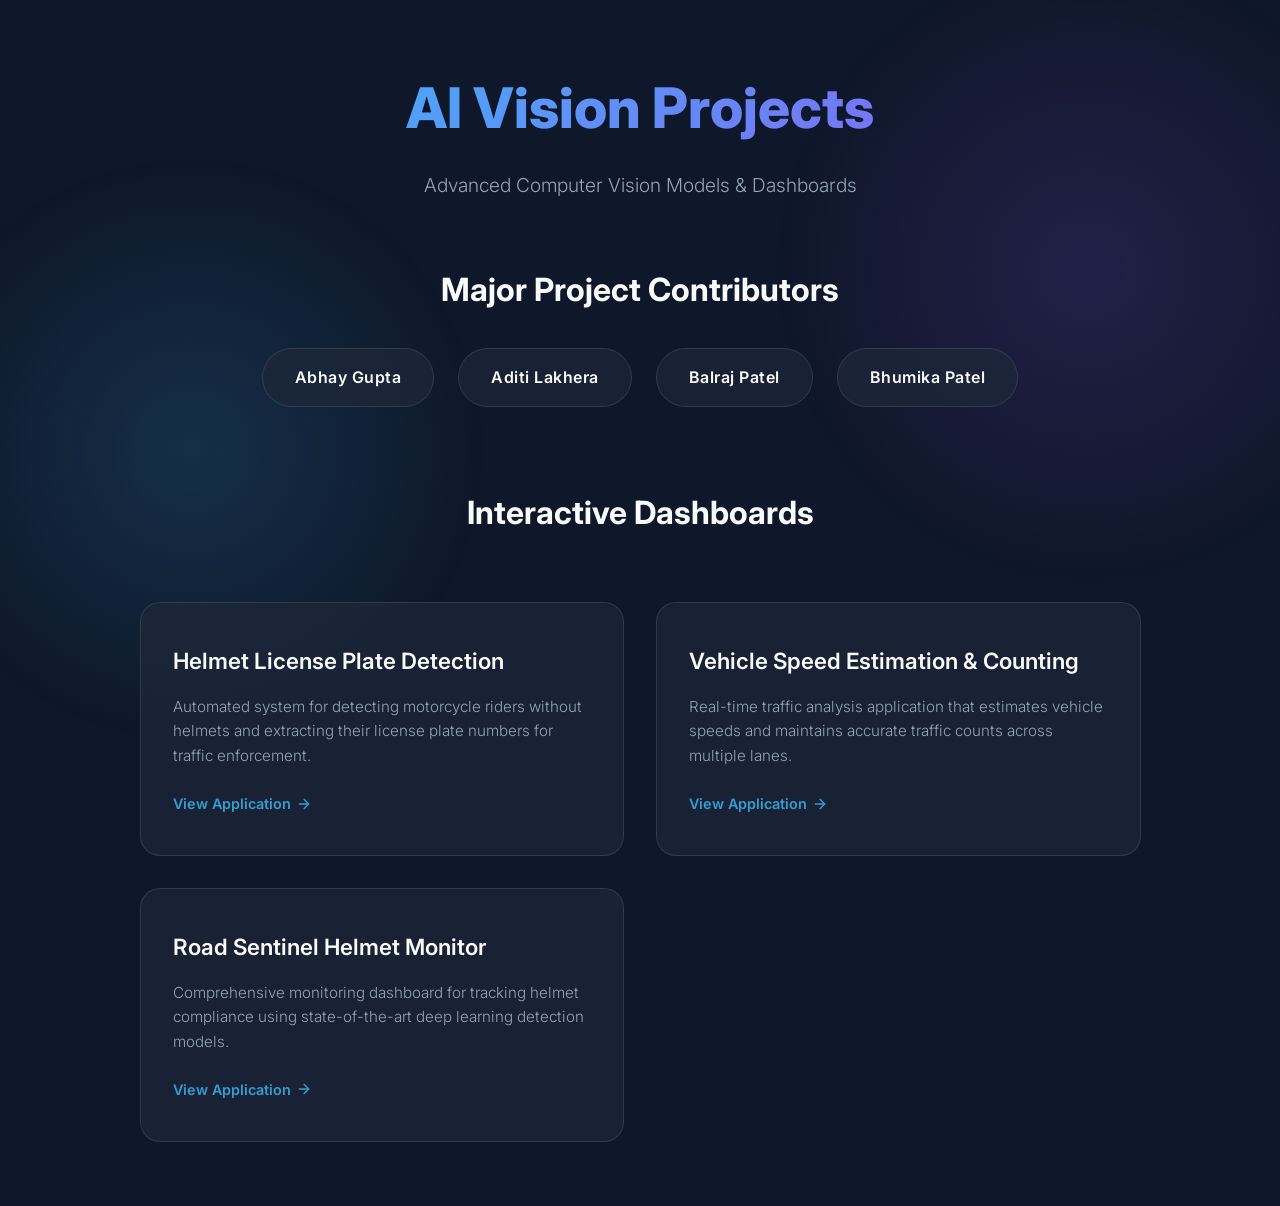
==== app/templates/index.html @ 3ad1691c "feat: Restructure project and build animated homepage" ====
<!DOCTYPE html>
<html lang="en">
<head>
    <meta charset="UTF-8">
    <meta name="viewport" content="width=device-width, initial-scale=1.0">
    <title>AI Vision Projects Portfolio</title>
    <link rel="preconnect" href="https://fonts.googleapis.com">
    <link rel="preconnect" href="https://fonts.gstatic.com" crossorigin>
    <link href="https://fonts.googleapis.com/css2?family=Inter:wght@300;400;600;800&display=swap" rel="stylesheet">
    <style>
        :root {
            --bg-color: #0f172a;
            --text-color: #f8fafc;
            --accent-color: #38bdf8;
            --accent-hover: #0ea5e9;
            --card-bg: rgba(30, 41, 59, 0.7);
            --card-border: rgba(255, 255, 255, 0.1);
        }

        * {
            box-sizing: border-box;
            margin: 0;
            padding: 0;
        }

        body {
            font-family: 'Inter', sans-serif;
            background-color: var(--bg-color);
            color: var(--text-color);
            line-height: 1.6;
            min-height: 100vh;
            display: flex;
            flex-direction: column;
            overflow-x: hidden;
            position: relative;
        }

        /* Animated Background */
        .bg-animation {
            position: fixed;
            top: 0;
            left: 0;
            width: 100vw;
            height: 100vh;
            z-index: -1;
            background: radial-gradient(circle at 15% 50%, rgba(56, 189, 248, 0.15), transparent 25%),
                        radial-gradient(circle at 85% 30%, rgba(139, 92, 246, 0.15), transparent 25%);
            animation: backgroundShift 15s ease-in-out infinite alternate;
        }

        @keyframes backgroundShift {
            0% { transform: scale(1); }
            100% { transform: scale(1.1); }
        }

        .container {
            max-width: 1200px;
            margin: 0 auto;
            padding: 4rem 2rem;
            flex-grow: 1;
        }

        header {
            text-align: center;
            margin-bottom: 4rem;
            animation: fadeInDown 1s ease-out;
        }

        h1 {
            font-size: 3.5rem;
            font-weight: 800;
            background: linear-gradient(135deg, #38bdf8, #8b5cf6);
            -webkit-background-clip: text;
            -webkit-text-fill-color: transparent;
            margin-bottom: 1rem;
        }

        .subtitle {
            font-size: 1.2rem;
            color: #94a3b8;
            font-weight: 300;
        }

        /* Team Section */
        .team-section {
            margin-bottom: 5rem;
            animation: fadeInUp 1s ease-out 0.2s both;
        }

        .section-title {
            text-align: center;
            font-size: 2rem;
            margin-bottom: 2rem;
            color: var(--text-color);
            position: relative;
            display: inline-block;
            left: 50%;
            transform: translateX(-50%);
        }

        .section-title::after {
            content: '';
            position: absolute;
            bottom: -10px;
            left: 0;
            width: 100%;
            height: 2px;
            background: var(--accent-color);
            transform: scaleX(0);
            transition: transform 0.3s ease;
        }

        .team-section:hover .section-title::after {
            transform: scaleX(1);
        }

        .team-grid {
            display: flex;
            justify-content: center;
            flex-wrap: wrap;
            gap: 1.5rem;
        }

        .team-member {
            background: var(--card-bg);
            border: 1px solid var(--card-border);
            backdrop-filter: blur(10px);
            padding: 1rem 2rem;
            border-radius: 50px;
            font-weight: 600;
            letter-spacing: 0.5px;
            transition: all 0.3s ease;
            cursor: default;
        }

        .team-member:hover {
            transform: translateY(-5px);
            border-color: var(--accent-color);
            box-shadow: 0 10px 20px rgba(56, 189, 248, 0.1);
        }

        /* Projects Section */
        .projects-section {
            animation: fadeInUp 1s ease-out 0.4s both;
        }

        .projects-grid {
            display: grid;
            grid-template-columns: repeat(auto-fit, minmax(320px, 1fr));
            gap: 2rem;
            margin-top: 2rem;
        }

        .project-card {
            display: block;
            text-decoration: none;
            color: var(--text-color);
            background: var(--card-bg);
            border: 1px solid var(--card-border);
            backdrop-filter: blur(10px);
            border-radius: 20px;
            padding: 2.5rem 2rem;
            transition: all 0.4s cubic-bezier(0.175, 0.885, 0.32, 1.275);
            position: relative;
            overflow: hidden;
            group: card;
        }

        .project-card::before {
            content: '';
            position: absolute;
            top: 0;
            left: -100%;
            width: 50%;
            height: 100%;
            background: linear-gradient(90deg, transparent, rgba(255, 255, 255, 0.05), transparent);
            transition: left 0.5s ease;
        }

        .project-card:hover {
            transform: translateY(-10px) scale(1.02);
            border-color: var(--accent-color);
            box-shadow: 0 15px 30px rgba(0, 0, 0, 0.3), 0 0 20px rgba(56, 189, 248, 0.2);
        }

        .project-card:hover::before {
            left: 200%;
        }

        .project-title {
            font-size: 1.4rem;
            font-weight: 600;
            margin-bottom: 1rem;
            transition: color 0.3s ease;
        }

        .project-card:hover .project-title {
            color: var(--accent-color);
        }

        .project-desc {
            color: #94a3b8;
            font-size: 0.95rem;
            font-weight: 300;
        }

        .project-link-indicator {
            margin-top: 1.5rem;
            display: flex;
            align-items: center;
            font-size: 0.9rem;
            color: var(--accent-color);
            font-weight: 600;
            opacity: 0.8;
            transition: opacity 0.3s ease;
        }

        .project-link-indicator svg {
            width: 16px;
            height: 16px;
            margin-left: 5px;
            transition: transform 0.3s ease;
        }

        .project-card:hover .project-link-indicator {
            opacity: 1;
        }

        .project-card:hover .project-link-indicator svg {
            transform: translateX(5px);
        }

        /* Animations */
        @keyframes fadeInDown {
            from { opacity: 0; transform: translateY(-30px); }
            to { opacity: 1; transform: translateY(0); }
        }

        @keyframes fadeInUp {
            from { opacity: 0; transform: translateY(30px); }
            to { opacity: 1; transform: translateY(0); }
        }

        @media (max-width: 768px) {
            h1 { font-size: 2.5rem; }
            .container { padding: 2rem 1rem; }
            .team-grid { gap: 1rem; }
            .team-member { padding: 0.8rem 1.5rem; font-size: 0.9rem; }
        }
    </style>
</head>
<body>
    <div class="bg-animation"></div>
    
    <div class="container">
        <header>
            <h1>AI Vision Projects</h1>
            <p class="subtitle">Advanced Computer Vision Models &amp; Dashboards</p>
        </header>

        <section class="team-section">
            <h2 class="section-title">Major Project Contributors</h2>
            <div class="team-grid">
                <div class="team-member">Abhay Gupta</div>
                <div class="team-member">Aditi Lakhera</div>
                <div class="team-member">Balraj Patel</div>
                <div class="team-member">Bhumika Patel</div>
            </div>
        </section>

        <section class="projects-section">
            <h2 class="section-title">Interactive Dashboards</h2>
            <div class="projects-grid">
                <a href="https://huggingface.co/spaces/Abs6187/Helmet-License-Plate-Detection" target="_blank" class="project-card">
                    <div class="project-title">Helmet License Plate Detection</div>
                    <div class="project-desc">Automated system for detecting motorcycle riders without helmets and extracting their license plate numbers for traffic enforcement.</div>
                    <div class="project-link-indicator">
                        View Application 
                        <svg viewBox="0 0 24 24" fill="none" stroke="currentColor" stroke-width="2" stroke-linecap="round" stroke-linejoin="round"><line x1="5" y1="12" x2="19" y2="12"></line><polyline points="12 5 19 12 12 19"></polyline></svg>
                    </div>
                </a>

                <a href="https://huggingface.co/spaces/Abs6187/Vehicle_Speed_Estimation_and_Counting" target="_blank" class="project-card">
                    <div class="project-title">Vehicle Speed Estimation &amp; Counting</div>
                    <div class="project-desc">Real-time traffic analysis application that estimates vehicle speeds and maintains accurate traffic counts across multiple lanes.</div>
                    <div class="project-link-indicator">
                        View Application 
                        <svg viewBox="0 0 24 24" fill="none" stroke="currentColor" stroke-width="2" stroke-linecap="round" stroke-linejoin="round"><line x1="5" y1="12" x2="19" y2="12"></line><polyline points="12 5 19 12 12 19"></polyline></svg>
                    </div>
                </a>

                <a href="https://huggingface.co/spaces/Abs6187/roadsentinel-helmet-monitor" target="_blank" class="project-card">
                    <div class="project-title">Road Sentinel Helmet Monitor</div>
                    <div class="project-desc">Comprehensive monitoring dashboard for tracking helmet compliance using state-of-the-art deep learning detection models.</div>
                    <div class="project-link-indicator">
                        View Application 
                        <svg viewBox="0 0 24 24" fill="none" stroke="currentColor" stroke-width="2" stroke-linecap="round" stroke-linejoin="round"><line x1="5" y1="12" x2="19" y2="12"></line><polyline points="12 5 19 12 12 19"></polyline></svg>
                    </div>
                </a>
            </div>
        </section>
    </div>
</body>
</html>
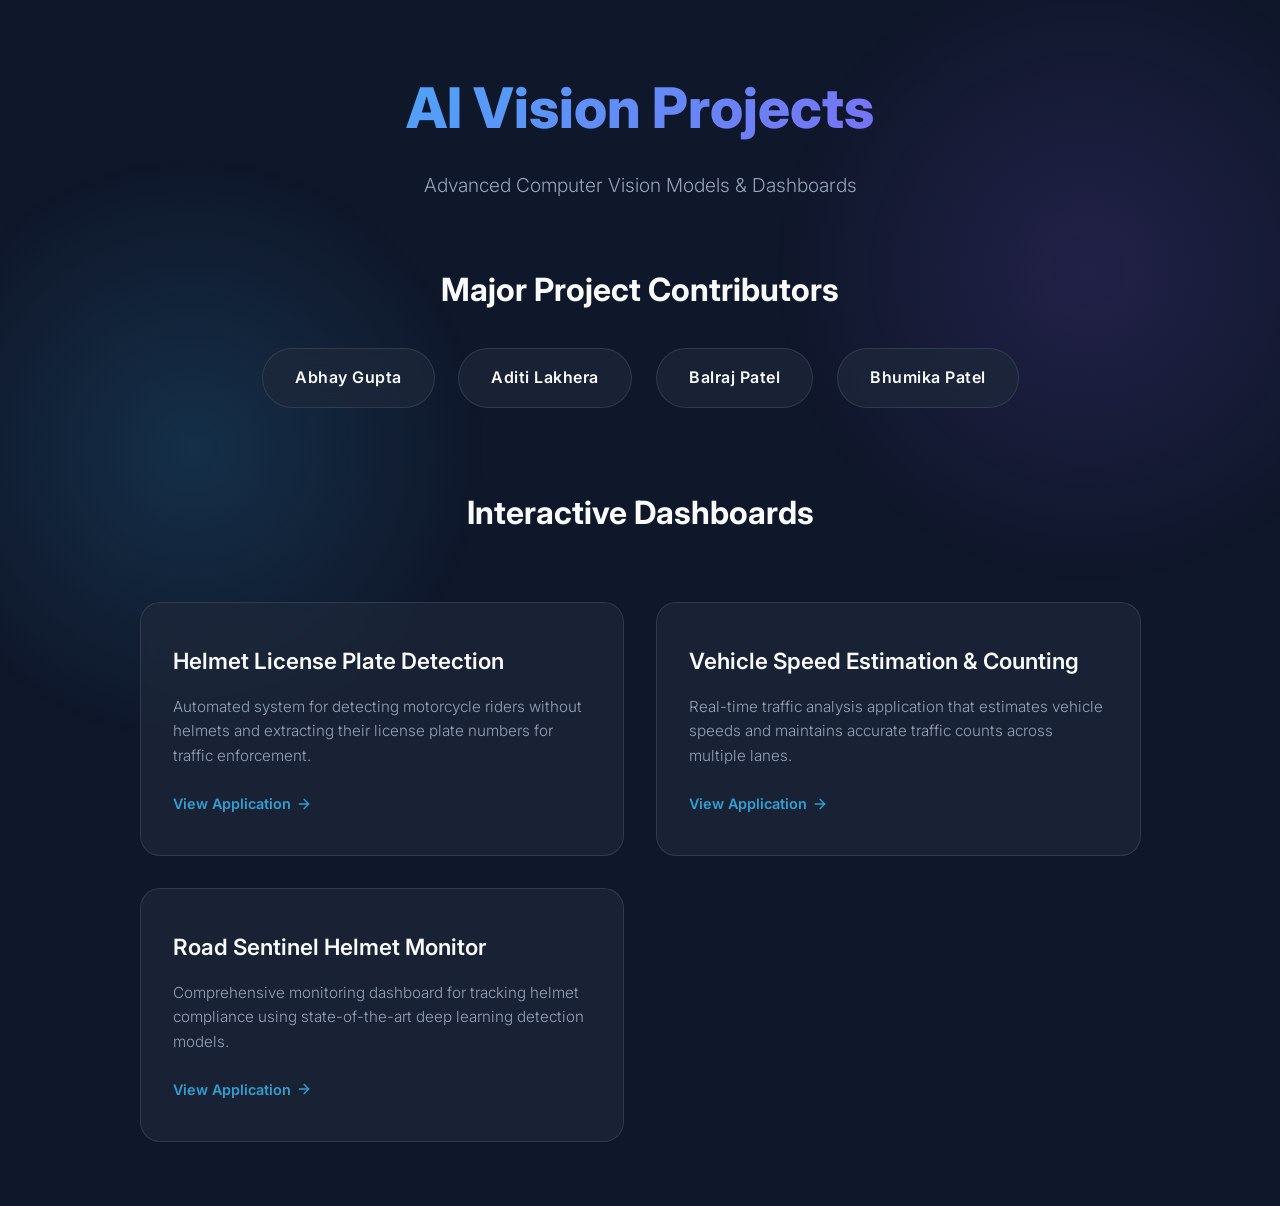
==== commit a39ec32d: "feat: enhance animations and UI interactions" ====
--- a/app/templates/index.html
+++ b/app/templates/index.html
@@ -63,28 +63,33 @@
         header {
             text-align: center;
             margin-bottom: 4rem;
-            animation: fadeInDown 1s ease-out;
         }
 
         h1 {
             font-size: 3.5rem;
             font-weight: 800;
-            background: linear-gradient(135deg, #38bdf8, #8b5cf6);
+            background: linear-gradient(135deg, #38bdf8, #8b5cf6, #38bdf8);
+            background-size: 200% auto;
             -webkit-background-clip: text;
             -webkit-text-fill-color: transparent;
             margin-bottom: 1rem;
+            animation: shine 3s linear infinite, slideDown 1s ease-out;
+        }
+        
+        @keyframes shine {
+            to { background-position: 200% center; }
         }
 
         .subtitle {
             font-size: 1.2rem;
             color: #94a3b8;
             font-weight: 300;
+            animation: fadeIn 1.5s ease-out 0.5s both;
         }
 
         /* Team Section */
         .team-section {
             margin-bottom: 5rem;
-            animation: fadeInUp 1s ease-out 0.2s both;
         }
 
         .section-title {
@@ -96,6 +101,7 @@
             display: inline-block;
             left: 50%;
             transform: translateX(-50%);
+            animation: fadeIn 1s ease-out 0.8s both;
         }
 
         .section-title::after {
@@ -110,7 +116,8 @@
             transition: transform 0.3s ease;
         }
 
-        .team-section:hover .section-title::after {
+        .team-section:hover .section-title::after,
+        .projects-section:hover .section-title::after {
             transform: scaleX(1);
         }
 
@@ -131,17 +138,25 @@
             letter-spacing: 0.5px;
             transition: all 0.3s ease;
             cursor: default;
-        }
+            opacity: 0;
+            animation: popIn 0.6s cubic-bezier(0.175, 0.885, 0.32, 1.275) forwards;
+        }
+        
+        .team-member:nth-child(1) { animation-delay: 1.0s; }
+        .team-member:nth-child(2) { animation-delay: 1.2s; }
+        .team-member:nth-child(3) { animation-delay: 1.4s; }
+        .team-member:nth-child(4) { animation-delay: 1.6s; }
 
         .team-member:hover {
-            transform: translateY(-5px);
+            transform: translateY(-5px) scale(1.05);
             border-color: var(--accent-color);
-            box-shadow: 0 10px 20px rgba(56, 189, 248, 0.1);
+            box-shadow: 0 10px 25px rgba(56, 189, 248, 0.3);
+            color: var(--accent-color);
         }
 
         /* Projects Section */
         .projects-section {
-            animation: fadeInUp 1s ease-out 0.4s both;
+            margin-top: 2rem;
         }
 
         .projects-grid {
@@ -163,8 +178,17 @@
             transition: all 0.4s cubic-bezier(0.175, 0.885, 0.32, 1.275);
             position: relative;
             overflow: hidden;
-            group: card;
-        }
+            opacity: 0;
+            animation: slideUpFade 0.8s cubic-bezier(0.175, 0.885, 0.32, 1.275) forwards;
+        }
+        
+        .project-card .card-content {
+            transition: transform 0.3s ease;
+        }
+        
+        .project-card:nth-child(1) { animation-delay: 1.8s; }
+        .project-card:nth-child(2) { animation-delay: 2.0s; }
+        .project-card:nth-child(3) { animation-delay: 2.2s; }
 
         .project-card::before {
             content: '';
@@ -173,35 +197,49 @@
             left: -100%;
             width: 50%;
             height: 100%;
-            background: linear-gradient(90deg, transparent, rgba(255, 255, 255, 0.05), transparent);
-            transition: left 0.5s ease;
+            background: linear-gradient(90deg, transparent, rgba(255, 255, 255, 0.1), transparent);
+            transition: left 0.7s ease;
+            z-index: 1;
         }
 
         .project-card:hover {
-            transform: translateY(-10px) scale(1.02);
+            transform: translateY(-15px) scale(1.03);
             border-color: var(--accent-color);
-            box-shadow: 0 15px 30px rgba(0, 0, 0, 0.3), 0 0 20px rgba(56, 189, 248, 0.2);
+            box-shadow: 0 20px 40px rgba(0, 0, 0, 0.4), 0 0 25px rgba(56, 189, 248, 0.3);
+            animation: pulseGlow 2s infinite alternate;
+            animation-delay: 0.4s; /* allow transform transition to finish first */
         }
 
         .project-card:hover::before {
             left: 200%;
+            transition: left 0.7s ease;
+        }
+
+        @keyframes pulseGlow {
+            0% { box-shadow: 0 20px 40px rgba(0, 0, 0, 0.4), 0 0 20px rgba(56, 189, 248, 0.2); }
+            100% { box-shadow: 0 20px 40px rgba(0, 0, 0, 0.4), 0 0 35px rgba(56, 189, 248, 0.5); }
         }
 
         .project-title {
             font-size: 1.4rem;
             font-weight: 600;
             margin-bottom: 1rem;
-            transition: color 0.3s ease;
+            transition: color 0.3s ease, transform 0.3s ease;
+            position: relative;
+            z-index: 2;
         }
 
         .project-card:hover .project-title {
             color: var(--accent-color);
+            transform: translateX(5px);
         }
 
         .project-desc {
             color: #94a3b8;
             font-size: 0.95rem;
             font-weight: 300;
+            position: relative;
+            z-index: 2;
         }
 
         .project-link-indicator {
@@ -213,6 +251,8 @@
             font-weight: 600;
             opacity: 0.8;
             transition: opacity 0.3s ease;
+            position: relative;
+            z-index: 2;
         }
 
         .project-link-indicator svg {
@@ -227,17 +267,27 @@
         }
 
         .project-card:hover .project-link-indicator svg {
-            transform: translateX(5px);
-        }
-
-        /* Animations */
-        @keyframes fadeInDown {
-            from { opacity: 0; transform: translateY(-30px); }
+            transform: translateX(8px);
+        }
+
+        /* Entry Animations */
+        @keyframes slideDown {
+            from { opacity: 0; transform: translateY(-40px); }
             to { opacity: 1; transform: translateY(0); }
         }
 
-        @keyframes fadeInUp {
-            from { opacity: 0; transform: translateY(30px); }
+        @keyframes fadeIn {
+            from { opacity: 0; }
+            to { opacity: 1; }
+        }
+
+        @keyframes popIn {
+            from { opacity: 0; transform: scale(0.8) translateY(20px); }
+            to { opacity: 1; transform: scale(1) translateY(0); }
+        }
+
+        @keyframes slideUpFade {
+            from { opacity: 0; transform: translateY(50px); }
             to { opacity: 1; transform: translateY(0); }
         }
 
@@ -272,29 +322,35 @@
             <h2 class="section-title">Interactive Dashboards</h2>
             <div class="projects-grid">
                 <a href="https://huggingface.co/spaces/Abs6187/Helmet-License-Plate-Detection" target="_blank" class="project-card">
-                    <div class="project-title">Helmet License Plate Detection</div>
-                    <div class="project-desc">Automated system for detecting motorcycle riders without helmets and extracting their license plate numbers for traffic enforcement.</div>
-                    <div class="project-link-indicator">
-                        View Application 
-                        <svg viewBox="0 0 24 24" fill="none" stroke="currentColor" stroke-width="2" stroke-linecap="round" stroke-linejoin="round"><line x1="5" y1="12" x2="19" y2="12"></line><polyline points="12 5 19 12 12 19"></polyline></svg>
+                    <div class="card-content">
+                        <div class="project-title">Helmet License Plate Detection</div>
+                        <div class="project-desc">Automated system for detecting motorcycle riders without helmets and extracting their license plate numbers for traffic enforcement.</div>
+                        <div class="project-link-indicator">
+                            View Application 
+                            <svg viewBox="0 0 24 24" fill="none" stroke="currentColor" stroke-width="2" stroke-linecap="round" stroke-linejoin="round"><line x1="5" y1="12" x2="19" y2="12"></line><polyline points="12 5 19 12 12 19"></polyline></svg>
+                        </div>
                     </div>
                 </a>
 
                 <a href="https://huggingface.co/spaces/Abs6187/Vehicle_Speed_Estimation_and_Counting" target="_blank" class="project-card">
-                    <div class="project-title">Vehicle Speed Estimation &amp; Counting</div>
-                    <div class="project-desc">Real-time traffic analysis application that estimates vehicle speeds and maintains accurate traffic counts across multiple lanes.</div>
-                    <div class="project-link-indicator">
-                        View Application 
-                        <svg viewBox="0 0 24 24" fill="none" stroke="currentColor" stroke-width="2" stroke-linecap="round" stroke-linejoin="round"><line x1="5" y1="12" x2="19" y2="12"></line><polyline points="12 5 19 12 12 19"></polyline></svg>
+                    <div class="card-content">
+                        <div class="project-title">Vehicle Speed Estimation &amp; Counting</div>
+                        <div class="project-desc">Real-time traffic analysis application that estimates vehicle speeds and maintains accurate traffic counts across multiple lanes.</div>
+                        <div class="project-link-indicator">
+                            View Application 
+                            <svg viewBox="0 0 24 24" fill="none" stroke="currentColor" stroke-width="2" stroke-linecap="round" stroke-linejoin="round"><line x1="5" y1="12" x2="19" y2="12"></line><polyline points="12 5 19 12 12 19"></polyline></svg>
+                        </div>
                     </div>
                 </a>
 
                 <a href="https://huggingface.co/spaces/Abs6187/roadsentinel-helmet-monitor" target="_blank" class="project-card">
-                    <div class="project-title">Road Sentinel Helmet Monitor</div>
-                    <div class="project-desc">Comprehensive monitoring dashboard for tracking helmet compliance using state-of-the-art deep learning detection models.</div>
-                    <div class="project-link-indicator">
-                        View Application 
-                        <svg viewBox="0 0 24 24" fill="none" stroke="currentColor" stroke-width="2" stroke-linecap="round" stroke-linejoin="round"><line x1="5" y1="12" x2="19" y2="12"></line><polyline points="12 5 19 12 12 19"></polyline></svg>
+                    <div class="card-content">
+                        <div class="project-title">Road Sentinel Helmet Monitor</div>
+                        <div class="project-desc">Comprehensive monitoring dashboard for tracking helmet compliance using state-of-the-art deep learning detection models.</div>
+                        <div class="project-link-indicator">
+                            View Application 
+                            <svg viewBox="0 0 24 24" fill="none" stroke="currentColor" stroke-width="2" stroke-linecap="round" stroke-linejoin="round"><line x1="5" y1="12" x2="19" y2="12"></line><polyline points="12 5 19 12 12 19"></polyline></svg>
+                        </div>
                     </div>
                 </a>
             </div>
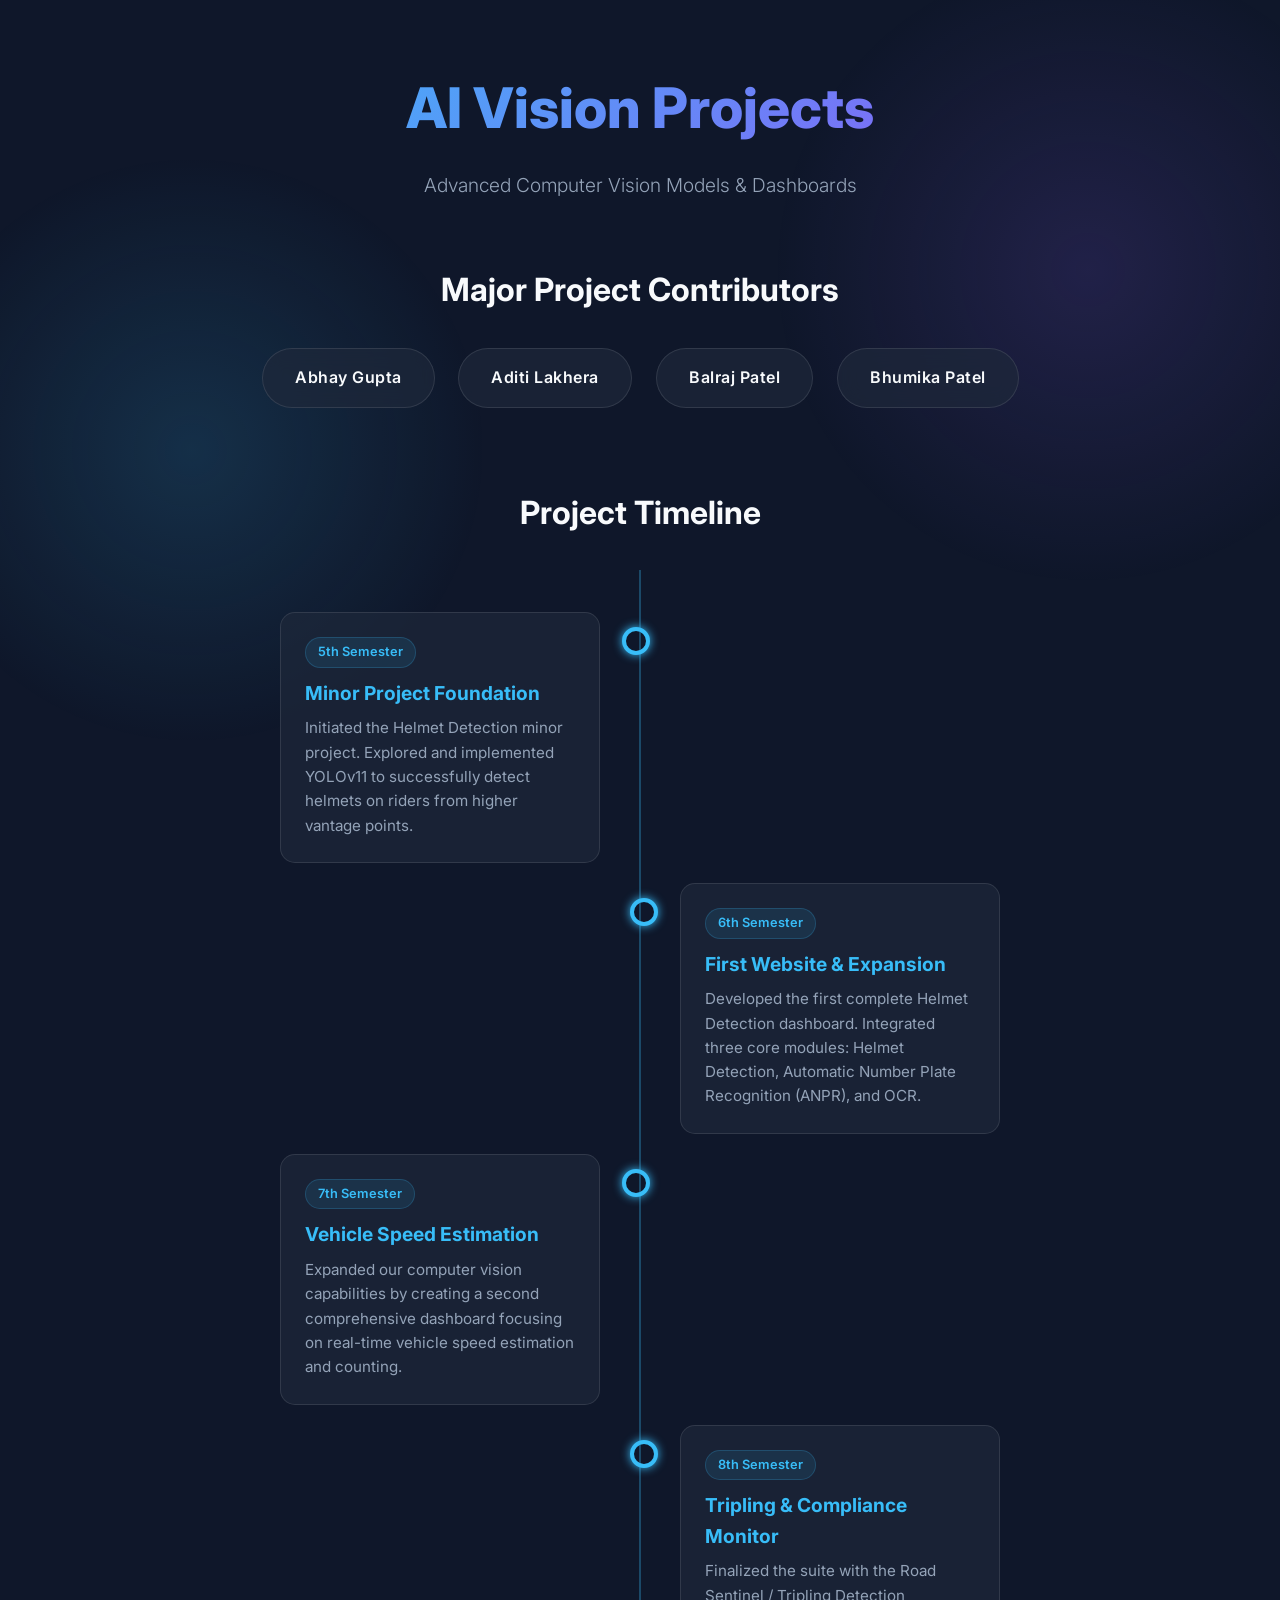
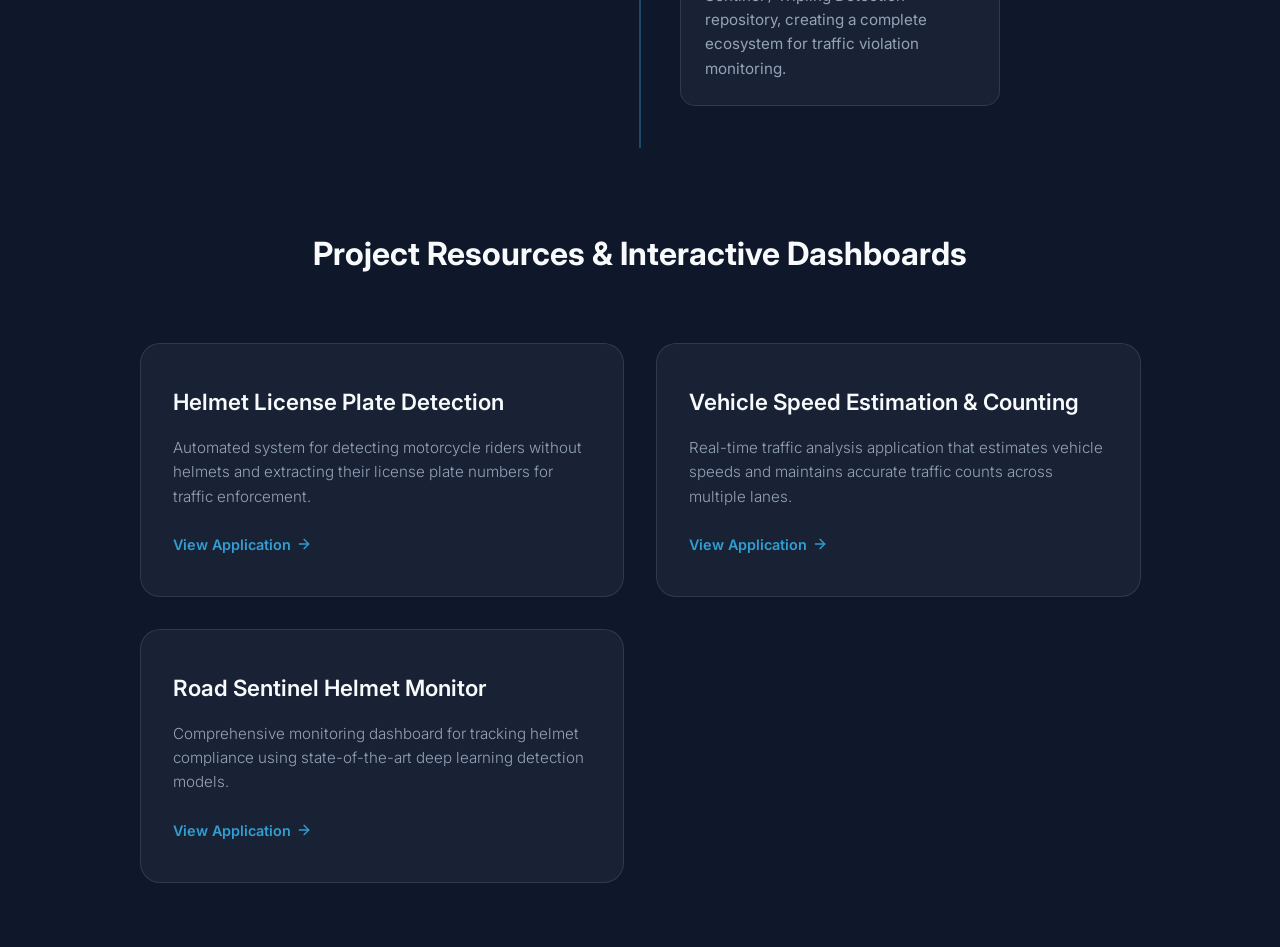
==== commit 7b2948dd: "feat: Add project evolution timeline from 5th to 8th semester" ====
--- a/app/templates/index.html
+++ b/app/templates/index.html
@@ -87,11 +87,7 @@
             animation: fadeIn 1.5s ease-out 0.5s both;
         }
 
-        /* Team Section */
-        .team-section {
-            margin-bottom: 5rem;
-        }
-
+        /* Section Global */
         .section-title {
             text-align: center;
             font-size: 2rem;
@@ -116,9 +112,13 @@
             transition: transform 0.3s ease;
         }
 
-        .team-section:hover .section-title::after,
-        .projects-section:hover .section-title::after {
+        section:hover .section-title::after {
             transform: scaleX(1);
+        }
+
+        /* Team Section */
+        .team-section {
+            margin-bottom: 5rem;
         }
 
         .team-grid {
@@ -154,6 +154,109 @@
             color: var(--accent-color);
         }
 
+        /* Timeline Section */
+        .timeline-section {
+            margin-bottom: 5rem;
+        }
+
+        .timeline {
+            position: relative;
+            max-width: 800px;
+            margin: 0 auto;
+            padding: 2rem 0;
+        }
+
+        .timeline::after {
+            content: '';
+            position: absolute;
+            width: 2px;
+            background: rgba(56, 189, 248, 0.3);
+            top: 0;
+            bottom: 0;
+            left: 50%;
+            margin-left: -1px;
+        }
+
+        .timeline-item {
+            padding: 10px 40px;
+            position: relative;
+            background-color: inherit;
+            width: 50%;
+            opacity: 0;
+            animation: slideUpFade 0.8s cubic-bezier(0.175, 0.885, 0.32, 1.275) forwards;
+        }
+        
+        .timeline-item:nth-child(1) { animation-delay: 1.2s; }
+        .timeline-item:nth-child(2) { animation-delay: 1.4s; }
+        .timeline-item:nth-child(3) { animation-delay: 1.6s; }
+        .timeline-item:nth-child(4) { animation-delay: 1.8s; }
+
+        .timeline-item.left { left: 0; }
+        .timeline-item.right { left: 50%; }
+
+        .timeline-item::after {
+            content: '';
+            position: absolute;
+            width: 20px;
+            height: 20px;
+            right: -10px;
+            background-color: var(--bg-color);
+            border: 4px solid var(--accent-color);
+            top: 25px;
+            border-radius: 50%;
+            z-index: 1;
+            box-shadow: 0 0 10px var(--accent-color);
+            transition: all 0.3s ease;
+        }
+
+        .timeline-item.right::after {
+            left: -10px;
+        }
+        
+        .timeline-item:hover::after {
+            background-color: var(--accent-color);
+            box-shadow: 0 0 20px var(--accent-color);
+            transform: scale(1.2);
+        }
+
+        .timeline-content {
+            padding: 1.5rem;
+            background: var(--card-bg);
+            border: 1px solid var(--card-border);
+            border-radius: 15px;
+            backdrop-filter: blur(10px);
+            transition: all 0.3s ease;
+        }
+        
+        .timeline-item:hover .timeline-content {
+            transform: translateY(-5px);
+            border-color: var(--accent-color);
+            box-shadow: 0 10px 25px rgba(56, 189, 248, 0.2);
+        }
+
+        .timeline-content h3 {
+            color: var(--accent-color);
+            margin-bottom: 0.5rem;
+            font-size: 1.2rem;
+        }
+        
+        .timeline-content .semester {
+            display: inline-block;
+            padding: 4px 12px;
+            background: rgba(56, 189, 248, 0.1);
+            color: var(--accent-color);
+            border-radius: 20px;
+            font-size: 0.8rem;
+            font-weight: 600;
+            margin-bottom: 10px;
+            border: 1px solid rgba(56, 189, 248, 0.2);
+        }
+        
+        .timeline-content p {
+            color: #94a3b8;
+            font-size: 0.95rem;
+        }
+
         /* Projects Section */
         .projects-section {
             margin-top: 2rem;
@@ -186,9 +289,9 @@
             transition: transform 0.3s ease;
         }
         
-        .project-card:nth-child(1) { animation-delay: 1.8s; }
-        .project-card:nth-child(2) { animation-delay: 2.0s; }
-        .project-card:nth-child(3) { animation-delay: 2.2s; }
+        .project-card:nth-child(1) { animation-delay: 2.0s; }
+        .project-card:nth-child(2) { animation-delay: 2.2s; }
+        .project-card:nth-child(3) { animation-delay: 2.4s; }
 
         .project-card::before {
             content: '';
@@ -296,6 +399,11 @@
             .container { padding: 2rem 1rem; }
             .team-grid { gap: 1rem; }
             .team-member { padding: 0.8rem 1.5rem; font-size: 0.9rem; }
+            
+            .timeline::after { left: 31px; }
+            .timeline-item { width: 100%; padding-left: 70px; padding-right: 25px; }
+            .timeline-item.left::after, .timeline-item.right::after { left: 21px; }
+            .timeline-item.right { left: 0%; }
         }
     </style>
 </head>
@@ -318,8 +426,42 @@
             </div>
         </section>
 
+        <section class="timeline-section">
+            <h2 class="section-title">Project Timeline</h2>
+            <div class="timeline">
+                <div class="timeline-item left">
+                    <div class="timeline-content">
+                        <span class="semester">5th Semester</span>
+                        <h3>Minor Project Foundation</h3>
+                        <p>Initiated the Helmet Detection minor project. Explored and implemented YOLOv11 to successfully detect helmets on riders from higher vantage points.</p>
+                    </div>
+                </div>
+                <div class="timeline-item right">
+                    <div class="timeline-content">
+                        <span class="semester">6th Semester</span>
+                        <h3>First Website & Expansion</h3>
+                        <p>Developed the first complete Helmet Detection dashboard. Integrated three core modules: Helmet Detection, Automatic Number Plate Recognition (ANPR), and OCR.</p>
+                    </div>
+                </div>
+                <div class="timeline-item left">
+                    <div class="timeline-content">
+                        <span class="semester">7th Semester</span>
+                        <h3>Vehicle Speed Estimation</h3>
+                        <p>Expanded our computer vision capabilities by creating a second comprehensive dashboard focusing on real-time vehicle speed estimation and counting.</p>
+                    </div>
+                </div>
+                <div class="timeline-item right">
+                    <div class="timeline-content">
+                        <span class="semester">8th Semester</span>
+                        <h3>Tripling & Compliance Monitor</h3>
+                        <p>Finalized the suite with the Road Sentinel / Tripling Detection repository, creating a complete ecosystem for traffic violation monitoring.</p>
+                    </div>
+                </div>
+            </div>
+        </section>
+
         <section class="projects-section">
-            <h2 class="section-title">Interactive Dashboards</h2>
+            <h2 class="section-title">Project Resources & Interactive Dashboards</h2>
             <div class="projects-grid">
                 <a href="https://huggingface.co/spaces/Abs6187/Helmet-License-Plate-Detection" target="_blank" class="project-card">
                     <div class="card-content">
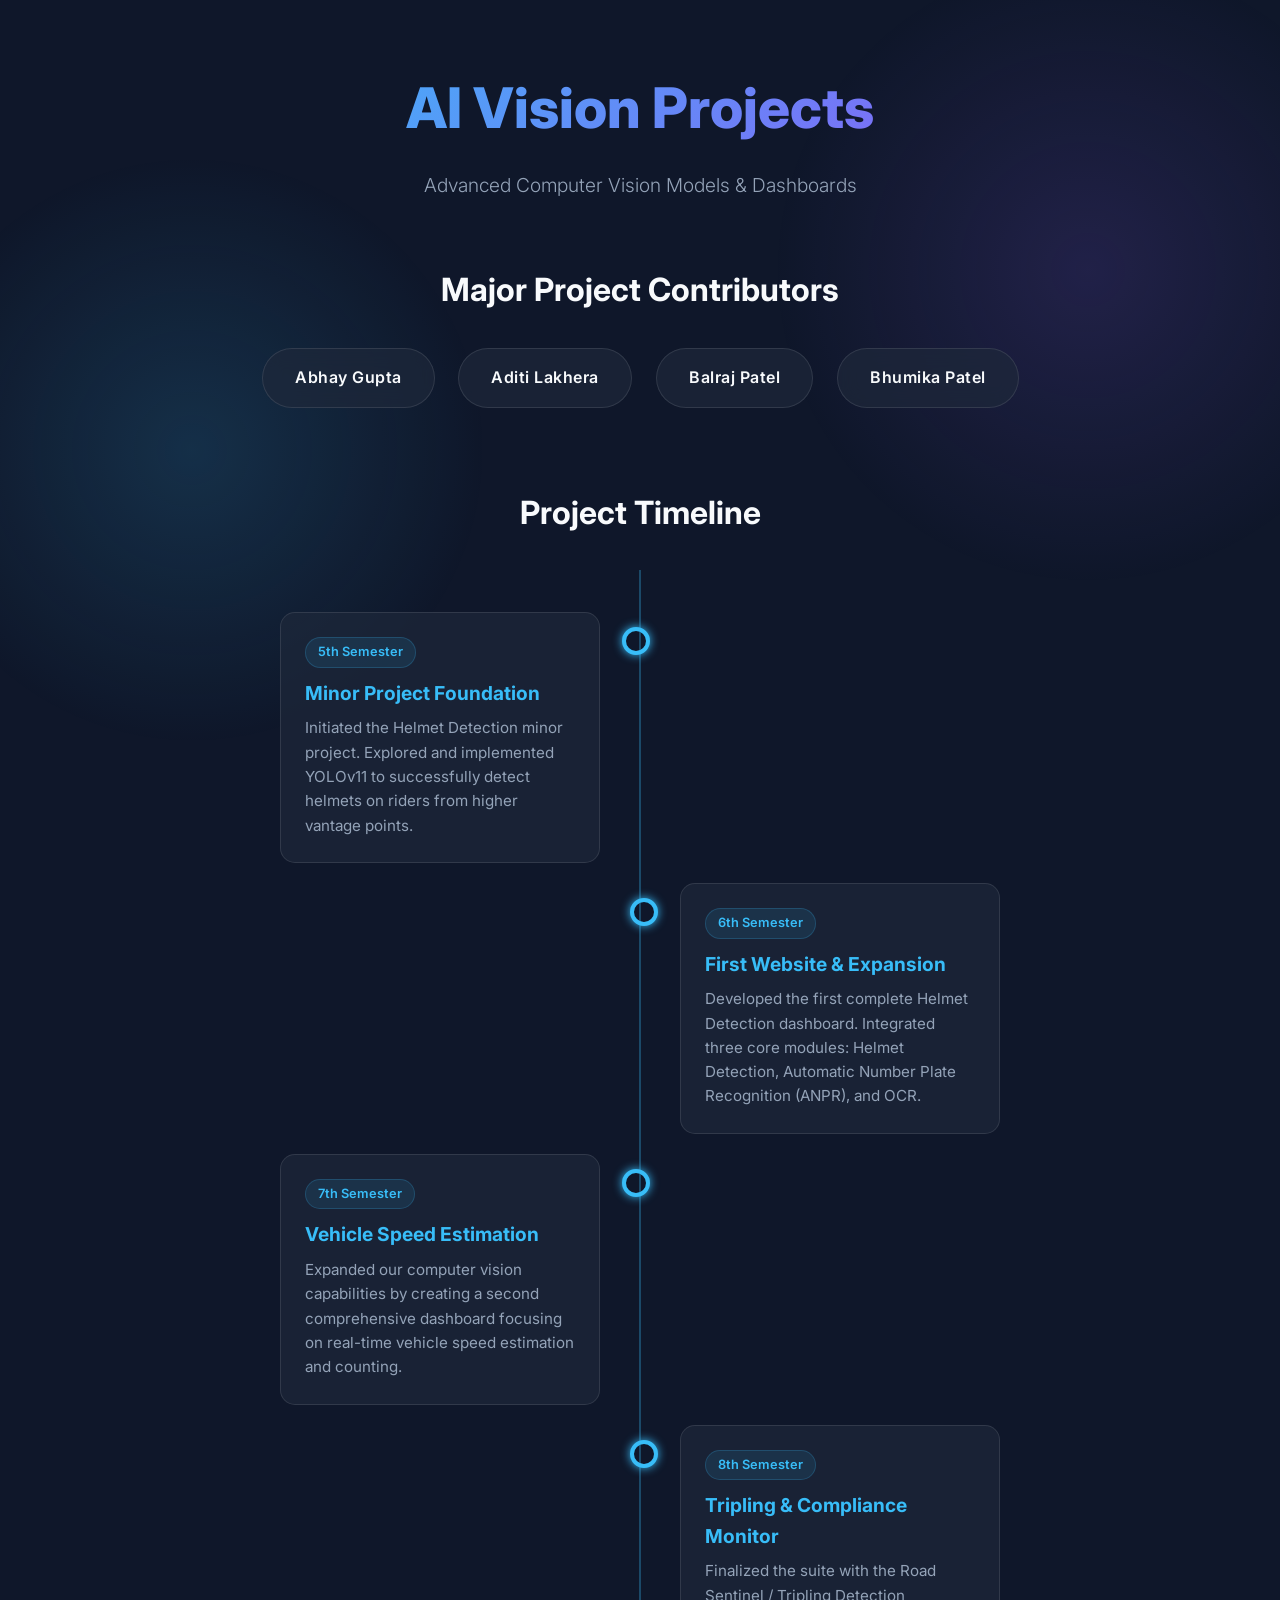
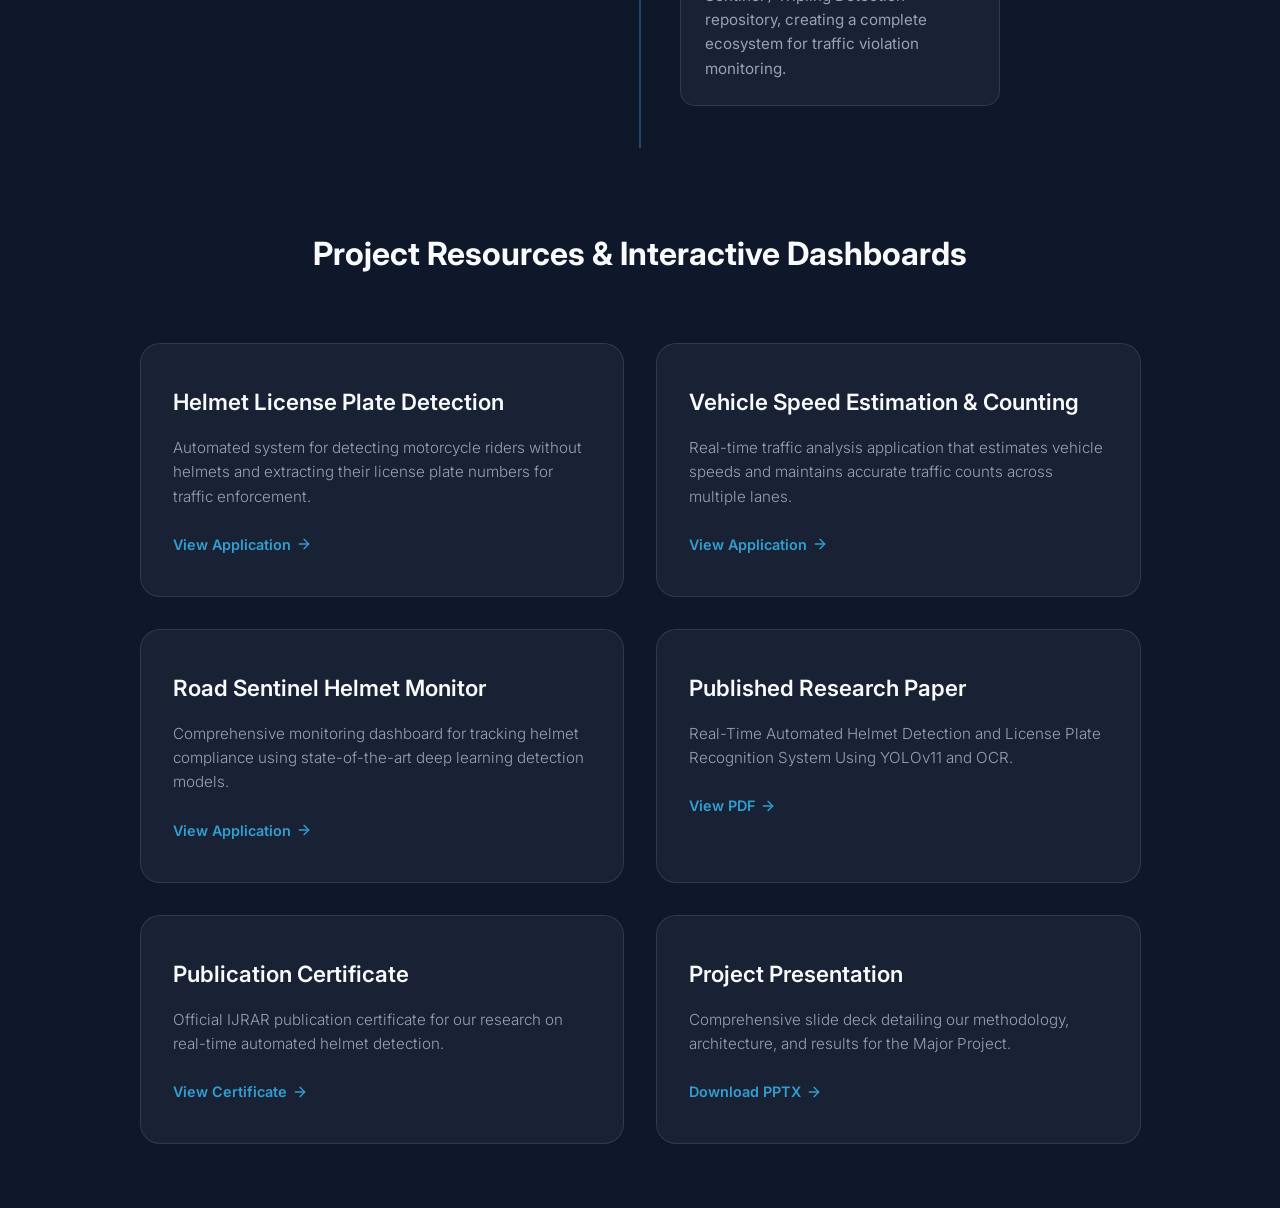
==== commit 4a716d06: "feat: Add published research paper and presentation resources" ====
--- a/app/templates/index.html
+++ b/app/templates/index.html
@@ -495,6 +495,39 @@
                         </div>
                     </div>
                 </a>
+
+                <a href="/resources/IJRAR25B3370.pdf" target="_blank" class="project-card" style="animation-delay: 2.6s;">
+                    <div class="card-content">
+                        <div class="project-title">Published Research Paper</div>
+                        <div class="project-desc">Real-Time Automated Helmet Detection and License Plate Recognition System Using YOLOv11 and OCR.</div>
+                        <div class="project-link-indicator">
+                            View PDF 
+                            <svg viewBox="0 0 24 24" fill="none" stroke="currentColor" stroke-width="2" stroke-linecap="round" stroke-linejoin="round"><line x1="5" y1="12" x2="19" y2="12"></line><polyline points="12 5 19 12 12 19"></polyline></svg>
+                        </div>
+                    </div>
+                </a>
+
+                <a href="/resources/IJRAR_Certificate_IJRAR_314767_Abhay.pdf" target="_blank" class="project-card" style="animation-delay: 2.8s;">
+                    <div class="card-content">
+                        <div class="project-title">Publication Certificate</div>
+                        <div class="project-desc">Official IJRAR publication certificate for our research on real-time automated helmet detection.</div>
+                        <div class="project-link-indicator">
+                            View Certificate 
+                            <svg viewBox="0 0 24 24" fill="none" stroke="currentColor" stroke-width="2" stroke-linecap="round" stroke-linejoin="round"><line x1="5" y1="12" x2="19" y2="12"></line><polyline points="12 5 19 12 12 19"></polyline></svg>
+                        </div>
+                    </div>
+                </a>
+                
+                <a href="/resources/Helmet-Detection-Major-Project-1-Updated.pptx" target="_blank" class="project-card" style="animation-delay: 3.0s;">
+                    <div class="card-content">
+                        <div class="project-title">Project Presentation</div>
+                        <div class="project-desc">Comprehensive slide deck detailing our methodology, architecture, and results for the Major Project.</div>
+                        <div class="project-link-indicator">
+                            Download PPTX 
+                            <svg viewBox="0 0 24 24" fill="none" stroke="currentColor" stroke-width="2" stroke-linecap="round" stroke-linejoin="round"><line x1="5" y1="12" x2="19" y2="12"></line><polyline points="12 5 19 12 12 19"></polyline></svg>
+                        </div>
+                    </div>
+                </a>
             </div>
         </section>
     </div>
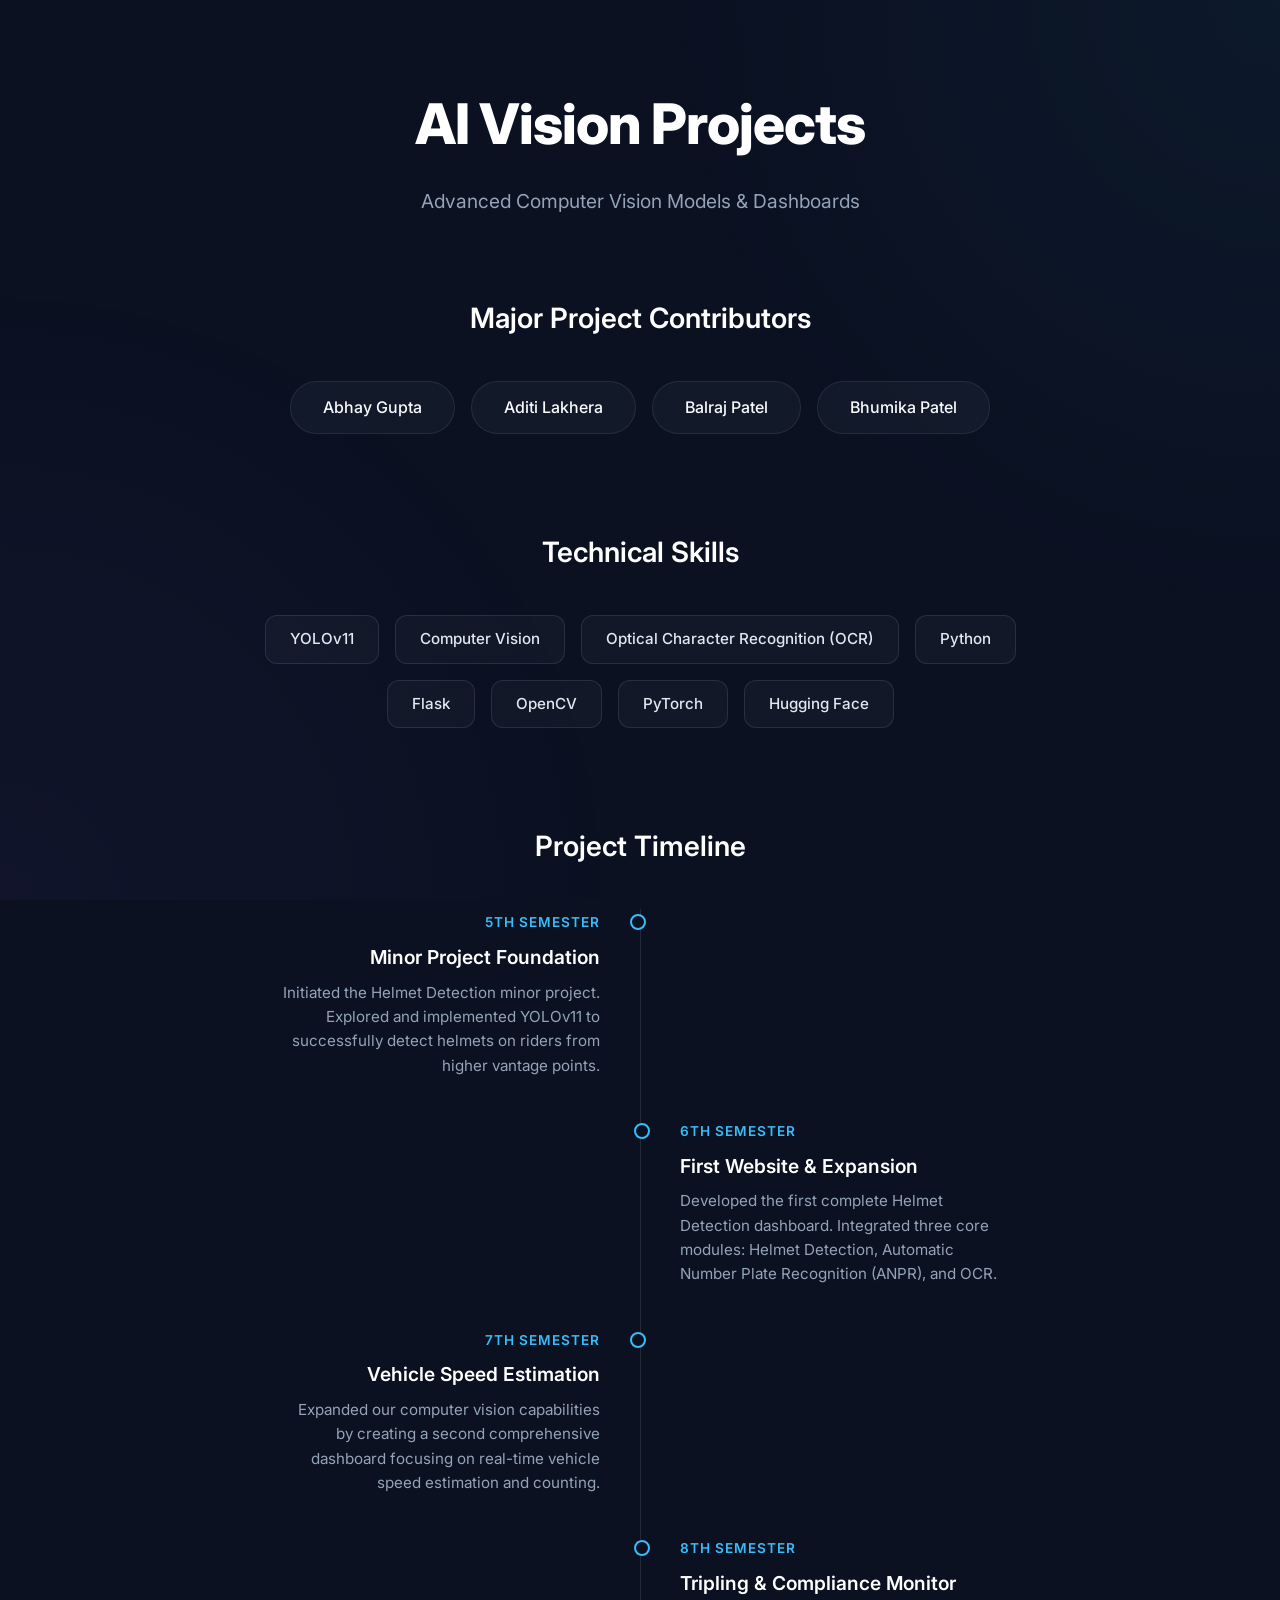
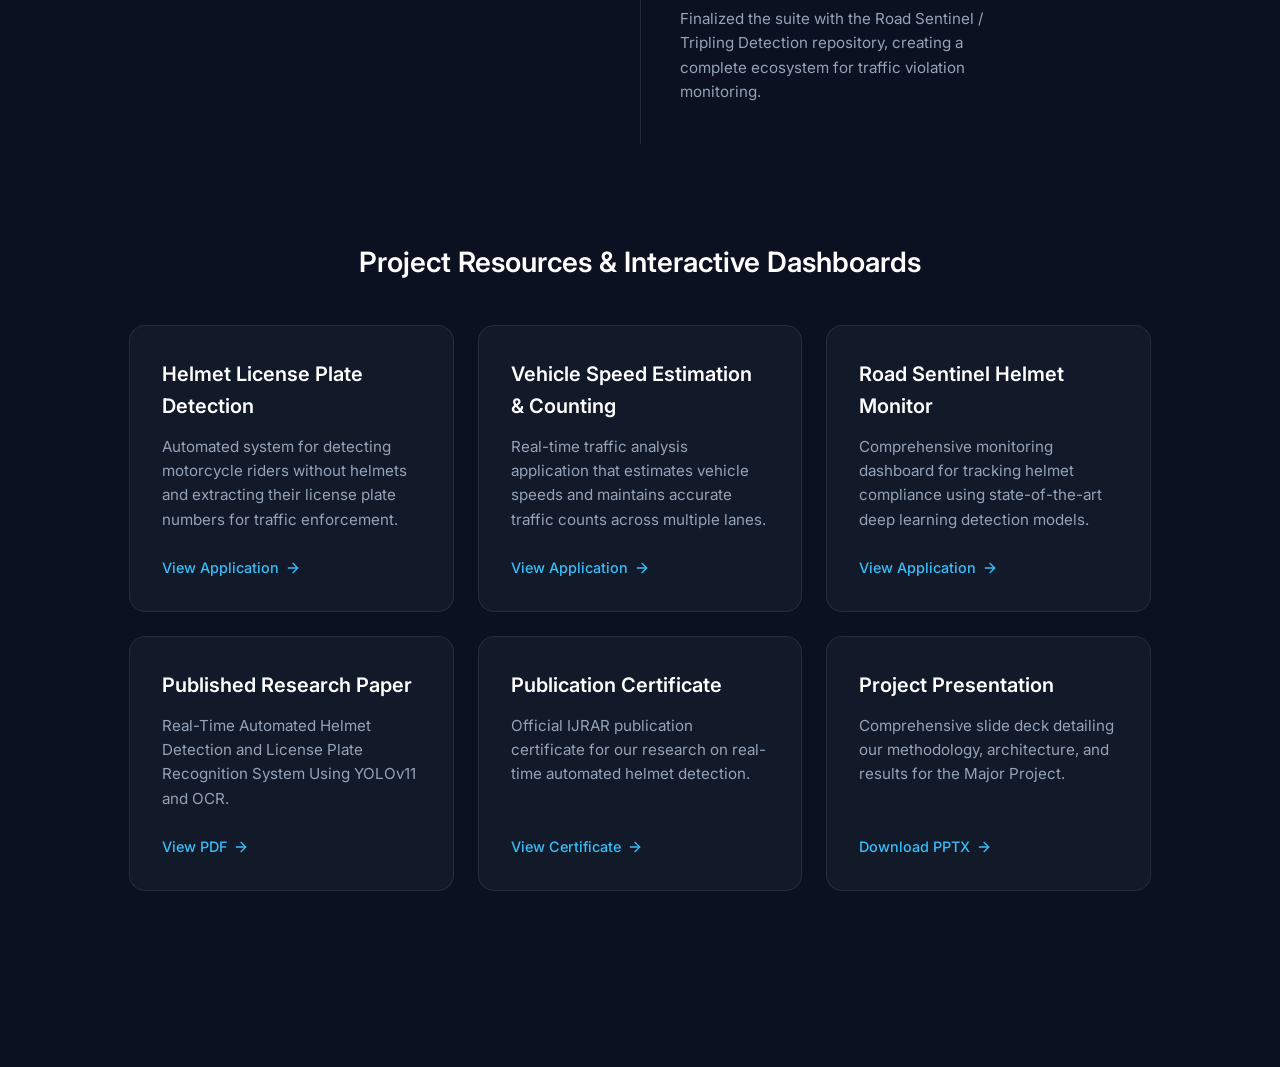
==== commit fb2f6c63: "feat: Refine animations and add Technical Skills section" ====
--- a/app/templates/index.html
+++ b/app/templates/index.html
@@ -6,15 +6,17 @@
     <title>AI Vision Projects Portfolio</title>
     <link rel="preconnect" href="https://fonts.googleapis.com">
     <link rel="preconnect" href="https://fonts.gstatic.com" crossorigin>
-    <link href="https://fonts.googleapis.com/css2?family=Inter:wght@300;400;600;800&display=swap" rel="stylesheet">
+    <link href="https://fonts.googleapis.com/css2?family=Inter:wght@300;400;500;600;800&display=swap" rel="stylesheet">
     <style>
         :root {
-            --bg-color: #0f172a;
+            --bg-color: #0b1121;
             --text-color: #f8fafc;
+            --text-muted: #94a3b8;
             --accent-color: #38bdf8;
             --accent-hover: #0ea5e9;
-            --card-bg: rgba(30, 41, 59, 0.7);
-            --card-border: rgba(255, 255, 255, 0.1);
+            --card-bg: rgba(30, 41, 59, 0.4);
+            --card-border: rgba(255, 255, 255, 0.08);
+            --ease-out: cubic-bezier(0.16, 1, 0.3, 1);
         }
 
         * {
@@ -35,380 +37,276 @@
             position: relative;
         }
 
-        /* Animated Background */
-        .bg-animation {
+        /* Subtle Elegant Background */
+        .bg-gradient {
             position: fixed;
             top: 0;
             left: 0;
             width: 100vw;
             height: 100vh;
             z-index: -1;
-            background: radial-gradient(circle at 15% 50%, rgba(56, 189, 248, 0.15), transparent 25%),
-                        radial-gradient(circle at 85% 30%, rgba(139, 92, 246, 0.15), transparent 25%);
-            animation: backgroundShift 15s ease-in-out infinite alternate;
-        }
-
-        @keyframes backgroundShift {
-            0% { transform: scale(1); }
-            100% { transform: scale(1.1); }
+            background: radial-gradient(circle at top right, rgba(56, 189, 248, 0.05), transparent 40%),
+                        radial-gradient(circle at bottom left, rgba(139, 92, 246, 0.05), transparent 40%);
         }
 
         .container {
-            max-width: 1200px;
+            max-width: 1100px;
             margin: 0 auto;
-            padding: 4rem 2rem;
+            padding: 5rem 2rem;
             flex-grow: 1;
         }
 
         header {
             text-align: center;
-            margin-bottom: 4rem;
+            margin-bottom: 5rem;
+            opacity: 0;
+            animation: fadeUp 1s var(--ease-out) forwards;
         }
 
         h1 {
             font-size: 3.5rem;
             font-weight: 800;
-            background: linear-gradient(135deg, #38bdf8, #8b5cf6, #38bdf8);
-            background-size: 200% auto;
-            -webkit-background-clip: text;
-            -webkit-text-fill-color: transparent;
+            color: #ffffff;
+            letter-spacing: -1px;
             margin-bottom: 1rem;
-            animation: shine 3s linear infinite, slideDown 1s ease-out;
-        }
-        
-        @keyframes shine {
-            to { background-position: 200% center; }
         }
 
         .subtitle {
             font-size: 1.2rem;
-            color: #94a3b8;
-            font-weight: 300;
-            animation: fadeIn 1.5s ease-out 0.5s both;
-        }
-
-        /* Section Global */
+            color: var(--text-muted);
+            font-weight: 400;
+            max-width: 600px;
+            margin: 0 auto;
+        }
+
+        /* Global Section Styles */
+        section {
+            margin-bottom: 6rem;
+            opacity: 0;
+            transform: translateY(30px);
+            animation: fadeUp 1s var(--ease-out) forwards;
+        }
+
         .section-title {
+            font-size: 1.75rem;
+            font-weight: 600;
+            margin-bottom: 2.5rem;
+            color: #ffffff;
             text-align: center;
-            font-size: 2rem;
-            margin-bottom: 2rem;
-            color: var(--text-color);
-            position: relative;
-            display: inline-block;
-            left: 50%;
-            transform: translateX(-50%);
-            animation: fadeIn 1s ease-out 0.8s both;
-        }
-
-        .section-title::after {
-            content: '';
-            position: absolute;
-            bottom: -10px;
-            left: 0;
-            width: 100%;
-            height: 2px;
-            background: var(--accent-color);
-            transform: scaleX(0);
-            transition: transform 0.3s ease;
-        }
-
-        section:hover .section-title::after {
-            transform: scaleX(1);
         }
 
         /* Team Section */
-        .team-section {
-            margin-bottom: 5rem;
-        }
-
         .team-grid {
             display: flex;
             justify-content: center;
             flex-wrap: wrap;
-            gap: 1.5rem;
+            gap: 1rem;
         }
 
         .team-member {
             background: var(--card-bg);
             border: 1px solid var(--card-border);
-            backdrop-filter: blur(10px);
-            padding: 1rem 2rem;
-            border-radius: 50px;
-            font-weight: 600;
-            letter-spacing: 0.5px;
-            transition: all 0.3s ease;
+            padding: 0.8rem 2rem;
+            border-radius: 100px;
+            font-weight: 500;
+            transition: all 0.4s var(--ease-out);
             cursor: default;
-            opacity: 0;
-            animation: popIn 0.6s cubic-bezier(0.175, 0.885, 0.32, 1.275) forwards;
+        }
+
+        .team-member:hover {
+            background: rgba(56, 189, 248, 0.08);
+            border-color: rgba(56, 189, 248, 0.2);
+            transform: translateY(-2px);
+        }
+
+        /* Skills Section */
+        .skills-grid {
+            display: flex;
+            justify-content: center;
+            flex-wrap: wrap;
+            gap: 1rem;
+            max-width: 800px;
+            margin: 0 auto;
         }
         
-        .team-member:nth-child(1) { animation-delay: 1.0s; }
-        .team-member:nth-child(2) { animation-delay: 1.2s; }
-        .team-member:nth-child(3) { animation-delay: 1.4s; }
-        .team-member:nth-child(4) { animation-delay: 1.6s; }
-
-        .team-member:hover {
-            transform: translateY(-5px) scale(1.05);
+        .skill-badge {
+            background: rgba(255, 255, 255, 0.03);
+            border: 1px solid rgba(255, 255, 255, 0.1);
+            padding: 0.7rem 1.5rem;
+            border-radius: 12px;
+            font-size: 0.95rem;
+            font-weight: 500;
+            color: #e2e8f0;
+            transition: all 0.4s var(--ease-out);
+            display: flex;
+            align-items: center;
+        }
+        
+        .skill-badge:hover {
             border-color: var(--accent-color);
-            box-shadow: 0 10px 25px rgba(56, 189, 248, 0.3);
-            color: var(--accent-color);
+            background: rgba(56, 189, 248, 0.05);
+            transform: translateY(-2px);
         }
 
         /* Timeline Section */
-        .timeline-section {
-            margin-bottom: 5rem;
-        }
-
         .timeline {
             position: relative;
             max-width: 800px;
             margin: 0 auto;
-            padding: 2rem 0;
         }
 
         .timeline::after {
             content: '';
             position: absolute;
-            width: 2px;
-            background: rgba(56, 189, 248, 0.3);
+            width: 1px;
+            background: rgba(255, 255, 255, 0.1);
             top: 0;
             bottom: 0;
             left: 50%;
-            margin-left: -1px;
         }
 
         .timeline-item {
-            padding: 10px 40px;
+            padding: 0 40px 40px 40px;
             position: relative;
-            background-color: inherit;
             width: 50%;
-            opacity: 0;
-            animation: slideUpFade 0.8s cubic-bezier(0.175, 0.885, 0.32, 1.275) forwards;
-        }
-        
-        .timeline-item:nth-child(1) { animation-delay: 1.2s; }
-        .timeline-item:nth-child(2) { animation-delay: 1.4s; }
-        .timeline-item:nth-child(3) { animation-delay: 1.6s; }
-        .timeline-item:nth-child(4) { animation-delay: 1.8s; }
-
-        .timeline-item.left { left: 0; }
-        .timeline-item.right { left: 50%; }
+        }
+
+        .timeline-item.left { left: 0; text-align: right; }
+        .timeline-item.right { left: 50%; text-align: left; }
 
         .timeline-item::after {
             content: '';
             position: absolute;
-            width: 20px;
-            height: 20px;
-            right: -10px;
+            width: 12px;
+            height: 12px;
             background-color: var(--bg-color);
-            border: 4px solid var(--accent-color);
-            top: 25px;
+            border: 2px solid var(--accent-color);
+            top: 5px;
             border-radius: 50%;
             z-index: 1;
-            box-shadow: 0 0 10px var(--accent-color);
-            transition: all 0.3s ease;
-        }
-
-        .timeline-item.right::after {
-            left: -10px;
-        }
-        
+            transition: all 0.3s var(--ease-out);
+        }
+
+        .timeline-item.left::after { right: -6px; }
+        .timeline-item.right::after { left: -6px; }
+
         .timeline-item:hover::after {
             background-color: var(--accent-color);
-            box-shadow: 0 0 20px var(--accent-color);
-            transform: scale(1.2);
+            transform: scale(1.3);
         }
 
         .timeline-content {
-            padding: 1.5rem;
-            background: var(--card-bg);
-            border: 1px solid var(--card-border);
-            border-radius: 15px;
-            backdrop-filter: blur(10px);
-            transition: all 0.3s ease;
+            transition: all 0.4s var(--ease-out);
         }
         
-        .timeline-item:hover .timeline-content {
-            transform: translateY(-5px);
-            border-color: var(--accent-color);
-            box-shadow: 0 10px 25px rgba(56, 189, 248, 0.2);
-        }
-
         .timeline-content h3 {
-            color: var(--accent-color);
+            color: #ffffff;
             margin-bottom: 0.5rem;
             font-size: 1.2rem;
+            font-weight: 600;
         }
         
         .timeline-content .semester {
             display: inline-block;
-            padding: 4px 12px;
-            background: rgba(56, 189, 248, 0.1);
             color: var(--accent-color);
-            border-radius: 20px;
-            font-size: 0.8rem;
+            font-size: 0.85rem;
             font-weight: 600;
-            margin-bottom: 10px;
-            border: 1px solid rgba(56, 189, 248, 0.2);
+            margin-bottom: 8px;
+            letter-spacing: 1px;
+            text-transform: uppercase;
         }
         
         .timeline-content p {
-            color: #94a3b8;
+            color: var(--text-muted);
             font-size: 0.95rem;
         }
 
-        /* Projects Section */
-        .projects-section {
-            margin-top: 2rem;
-        }
-
+        /* Projects Cards */
         .projects-grid {
             display: grid;
             grid-template-columns: repeat(auto-fit, minmax(320px, 1fr));
-            gap: 2rem;
-            margin-top: 2rem;
+            gap: 1.5rem;
         }
 
         .project-card {
-            display: block;
+            display: flex;
+            flex-direction: column;
             text-decoration: none;
             color: var(--text-color);
             background: var(--card-bg);
             border: 1px solid var(--card-border);
-            backdrop-filter: blur(10px);
-            border-radius: 20px;
-            padding: 2.5rem 2rem;
-            transition: all 0.4s cubic-bezier(0.175, 0.885, 0.32, 1.275);
+            border-radius: 16px;
+            padding: 2rem;
+            transition: all 0.5s var(--ease-out);
             position: relative;
-            overflow: hidden;
-            opacity: 0;
-            animation: slideUpFade 0.8s cubic-bezier(0.175, 0.885, 0.32, 1.275) forwards;
-        }
-        
-        .project-card .card-content {
-            transition: transform 0.3s ease;
-        }
-        
-        .project-card:nth-child(1) { animation-delay: 2.0s; }
-        .project-card:nth-child(2) { animation-delay: 2.2s; }
-        .project-card:nth-child(3) { animation-delay: 2.4s; }
-
-        .project-card::before {
-            content: '';
-            position: absolute;
-            top: 0;
-            left: -100%;
-            width: 50%;
-            height: 100%;
-            background: linear-gradient(90deg, transparent, rgba(255, 255, 255, 0.1), transparent);
-            transition: left 0.7s ease;
-            z-index: 1;
         }
 
         .project-card:hover {
-            transform: translateY(-15px) scale(1.03);
-            border-color: var(--accent-color);
-            box-shadow: 0 20px 40px rgba(0, 0, 0, 0.4), 0 0 25px rgba(56, 189, 248, 0.3);
-            animation: pulseGlow 2s infinite alternate;
-            animation-delay: 0.4s; /* allow transform transition to finish first */
-        }
-
-        .project-card:hover::before {
-            left: 200%;
-            transition: left 0.7s ease;
-        }
-
-        @keyframes pulseGlow {
-            0% { box-shadow: 0 20px 40px rgba(0, 0, 0, 0.4), 0 0 20px rgba(56, 189, 248, 0.2); }
-            100% { box-shadow: 0 20px 40px rgba(0, 0, 0, 0.4), 0 0 35px rgba(56, 189, 248, 0.5); }
+            transform: translateY(-8px);
+            border-color: rgba(255, 255, 255, 0.2);
+            background: rgba(40, 53, 75, 0.6);
+            box-shadow: 0 20px 40px rgba(0, 0, 0, 0.2);
         }
 
         .project-title {
-            font-size: 1.4rem;
+            font-size: 1.25rem;
             font-weight: 600;
-            margin-bottom: 1rem;
-            transition: color 0.3s ease, transform 0.3s ease;
-            position: relative;
-            z-index: 2;
-        }
-
-        .project-card:hover .project-title {
-            color: var(--accent-color);
-            transform: translateX(5px);
+            color: #ffffff;
+            margin-bottom: 0.8rem;
         }
 
         .project-desc {
-            color: #94a3b8;
+            color: var(--text-muted);
             font-size: 0.95rem;
-            font-weight: 300;
-            position: relative;
-            z-index: 2;
+            flex-grow: 1;
+            margin-bottom: 1.5rem;
         }
 
         .project-link-indicator {
-            margin-top: 1.5rem;
             display: flex;
             align-items: center;
             font-size: 0.9rem;
             color: var(--accent-color);
-            font-weight: 600;
-            opacity: 0.8;
-            transition: opacity 0.3s ease;
-            position: relative;
-            z-index: 2;
+            font-weight: 500;
+            transition: all 0.3s var(--ease-out);
         }
 
         .project-link-indicator svg {
             width: 16px;
             height: 16px;
-            margin-left: 5px;
-            transition: transform 0.3s ease;
-        }
-
-        .project-card:hover .project-link-indicator {
-            opacity: 1;
+            margin-left: 6px;
+            transition: transform 0.3s var(--ease-out);
         }
 
         .project-card:hover .project-link-indicator svg {
-            transform: translateX(8px);
+            transform: translateX(4px);
         }
 
         /* Entry Animations */
-        @keyframes slideDown {
-            from { opacity: 0; transform: translateY(-40px); }
+        @keyframes fadeUp {
+            from { opacity: 0; transform: translateY(30px); }
             to { opacity: 1; transform: translateY(0); }
         }
 
-        @keyframes fadeIn {
-            from { opacity: 0; }
-            to { opacity: 1; }
-        }
-
-        @keyframes popIn {
-            from { opacity: 0; transform: scale(0.8) translateY(20px); }
-            to { opacity: 1; transform: scale(1) translateY(0); }
-        }
-
-        @keyframes slideUpFade {
-            from { opacity: 0; transform: translateY(50px); }
-            to { opacity: 1; transform: translateY(0); }
-        }
+        /* Animation Delays for Sections */
+        .team-section { animation-delay: 0.1s; }
+        .skills-section { animation-delay: 0.2s; }
+        .timeline-section { animation-delay: 0.3s; }
+        .projects-section { animation-delay: 0.4s; }
 
         @media (max-width: 768px) {
             h1 { font-size: 2.5rem; }
-            .container { padding: 2rem 1rem; }
-            .team-grid { gap: 1rem; }
-            .team-member { padding: 0.8rem 1.5rem; font-size: 0.9rem; }
+            .container { padding: 3rem 1.5rem; }
             
-            .timeline::after { left: 31px; }
-            .timeline-item { width: 100%; padding-left: 70px; padding-right: 25px; }
-            .timeline-item.left::after, .timeline-item.right::after { left: 21px; }
-            .timeline-item.right { left: 0%; }
+            .timeline::after { left: 20px; }
+            .timeline-item { width: 100%; padding-left: 50px; padding-right: 0; text-align: left; }
+            .timeline-item.left::after, .timeline-item.right::after { left: 14px; }
+            .timeline-item.right { left: 0; }
         }
     </style>
 </head>
 <body>
-    <div class="bg-animation"></div>
+    <div class="bg-gradient"></div>
     
     <div class="container">
         <header>
@@ -426,6 +324,20 @@
             </div>
         </section>
 
+        <section class="skills-section">
+            <h2 class="section-title">Technical Skills</h2>
+            <div class="skills-grid">
+                <div class="skill-badge">YOLOv11</div>
+                <div class="skill-badge">Computer Vision</div>
+                <div class="skill-badge">Optical Character Recognition (OCR)</div>
+                <div class="skill-badge">Python</div>
+                <div class="skill-badge">Flask</div>
+                <div class="skill-badge">OpenCV</div>
+                <div class="skill-badge">PyTorch</div>
+                <div class="skill-badge">Hugging Face</div>
+            </div>
+        </section>
+
         <section class="timeline-section">
             <h2 class="section-title">Project Timeline</h2>
             <div class="timeline">
@@ -464,68 +376,56 @@
             <h2 class="section-title">Project Resources & Interactive Dashboards</h2>
             <div class="projects-grid">
                 <a href="https://huggingface.co/spaces/Abs6187/Helmet-License-Plate-Detection" target="_blank" class="project-card">
-                    <div class="card-content">
-                        <div class="project-title">Helmet License Plate Detection</div>
-                        <div class="project-desc">Automated system for detecting motorcycle riders without helmets and extracting their license plate numbers for traffic enforcement.</div>
-                        <div class="project-link-indicator">
-                            View Application 
-                            <svg viewBox="0 0 24 24" fill="none" stroke="currentColor" stroke-width="2" stroke-linecap="round" stroke-linejoin="round"><line x1="5" y1="12" x2="19" y2="12"></line><polyline points="12 5 19 12 12 19"></polyline></svg>
-                        </div>
+                    <div class="project-title">Helmet License Plate Detection</div>
+                    <div class="project-desc">Automated system for detecting motorcycle riders without helmets and extracting their license plate numbers for traffic enforcement.</div>
+                    <div class="project-link-indicator">
+                        View Application 
+                        <svg viewBox="0 0 24 24" fill="none" stroke="currentColor" stroke-width="2" stroke-linecap="round" stroke-linejoin="round"><line x1="5" y1="12" x2="19" y2="12"></line><polyline points="12 5 19 12 12 19"></polyline></svg>
                     </div>
                 </a>
 
                 <a href="https://huggingface.co/spaces/Abs6187/Vehicle_Speed_Estimation_and_Counting" target="_blank" class="project-card">
-                    <div class="card-content">
-                        <div class="project-title">Vehicle Speed Estimation &amp; Counting</div>
-                        <div class="project-desc">Real-time traffic analysis application that estimates vehicle speeds and maintains accurate traffic counts across multiple lanes.</div>
-                        <div class="project-link-indicator">
-                            View Application 
-                            <svg viewBox="0 0 24 24" fill="none" stroke="currentColor" stroke-width="2" stroke-linecap="round" stroke-linejoin="round"><line x1="5" y1="12" x2="19" y2="12"></line><polyline points="12 5 19 12 12 19"></polyline></svg>
-                        </div>
+                    <div class="project-title">Vehicle Speed Estimation &amp; Counting</div>
+                    <div class="project-desc">Real-time traffic analysis application that estimates vehicle speeds and maintains accurate traffic counts across multiple lanes.</div>
+                    <div class="project-link-indicator">
+                        View Application 
+                        <svg viewBox="0 0 24 24" fill="none" stroke="currentColor" stroke-width="2" stroke-linecap="round" stroke-linejoin="round"><line x1="5" y1="12" x2="19" y2="12"></line><polyline points="12 5 19 12 12 19"></polyline></svg>
                     </div>
                 </a>
 
                 <a href="https://huggingface.co/spaces/Abs6187/roadsentinel-helmet-monitor" target="_blank" class="project-card">
-                    <div class="card-content">
-                        <div class="project-title">Road Sentinel Helmet Monitor</div>
-                        <div class="project-desc">Comprehensive monitoring dashboard for tracking helmet compliance using state-of-the-art deep learning detection models.</div>
-                        <div class="project-link-indicator">
-                            View Application 
-                            <svg viewBox="0 0 24 24" fill="none" stroke="currentColor" stroke-width="2" stroke-linecap="round" stroke-linejoin="round"><line x1="5" y1="12" x2="19" y2="12"></line><polyline points="12 5 19 12 12 19"></polyline></svg>
-                        </div>
-                    </div>
-                </a>
-
-                <a href="/resources/IJRAR25B3370.pdf" target="_blank" class="project-card" style="animation-delay: 2.6s;">
-                    <div class="card-content">
-                        <div class="project-title">Published Research Paper</div>
-                        <div class="project-desc">Real-Time Automated Helmet Detection and License Plate Recognition System Using YOLOv11 and OCR.</div>
-                        <div class="project-link-indicator">
-                            View PDF 
-                            <svg viewBox="0 0 24 24" fill="none" stroke="currentColor" stroke-width="2" stroke-linecap="round" stroke-linejoin="round"><line x1="5" y1="12" x2="19" y2="12"></line><polyline points="12 5 19 12 12 19"></polyline></svg>
-                        </div>
-                    </div>
-                </a>
-
-                <a href="/resources/IJRAR_Certificate_IJRAR_314767_Abhay.pdf" target="_blank" class="project-card" style="animation-delay: 2.8s;">
-                    <div class="card-content">
-                        <div class="project-title">Publication Certificate</div>
-                        <div class="project-desc">Official IJRAR publication certificate for our research on real-time automated helmet detection.</div>
-                        <div class="project-link-indicator">
-                            View Certificate 
-                            <svg viewBox="0 0 24 24" fill="none" stroke="currentColor" stroke-width="2" stroke-linecap="round" stroke-linejoin="round"><line x1="5" y1="12" x2="19" y2="12"></line><polyline points="12 5 19 12 12 19"></polyline></svg>
-                        </div>
+                    <div class="project-title">Road Sentinel Helmet Monitor</div>
+                    <div class="project-desc">Comprehensive monitoring dashboard for tracking helmet compliance using state-of-the-art deep learning detection models.</div>
+                    <div class="project-link-indicator">
+                        View Application 
+                        <svg viewBox="0 0 24 24" fill="none" stroke="currentColor" stroke-width="2" stroke-linecap="round" stroke-linejoin="round"><line x1="5" y1="12" x2="19" y2="12"></line><polyline points="12 5 19 12 12 19"></polyline></svg>
+                    </div>
+                </a>
+
+                <a href="/resources/IJRAR25B3370.pdf" target="_blank" class="project-card">
+                    <div class="project-title">Published Research Paper</div>
+                    <div class="project-desc">Real-Time Automated Helmet Detection and License Plate Recognition System Using YOLOv11 and OCR.</div>
+                    <div class="project-link-indicator">
+                        View PDF 
+                        <svg viewBox="0 0 24 24" fill="none" stroke="currentColor" stroke-width="2" stroke-linecap="round" stroke-linejoin="round"><line x1="5" y1="12" x2="19" y2="12"></line><polyline points="12 5 19 12 12 19"></polyline></svg>
+                    </div>
+                </a>
+
+                <a href="/resources/IJRAR_Certificate_IJRAR_314767_Abhay.pdf" target="_blank" class="project-card">
+                    <div class="project-title">Publication Certificate</div>
+                    <div class="project-desc">Official IJRAR publication certificate for our research on real-time automated helmet detection.</div>
+                    <div class="project-link-indicator">
+                        View Certificate 
+                        <svg viewBox="0 0 24 24" fill="none" stroke="currentColor" stroke-width="2" stroke-linecap="round" stroke-linejoin="round"><line x1="5" y1="12" x2="19" y2="12"></line><polyline points="12 5 19 12 12 19"></polyline></svg>
                     </div>
                 </a>
                 
-                <a href="/resources/Helmet-Detection-Major-Project-1-Updated.pptx" target="_blank" class="project-card" style="animation-delay: 3.0s;">
-                    <div class="card-content">
-                        <div class="project-title">Project Presentation</div>
-                        <div class="project-desc">Comprehensive slide deck detailing our methodology, architecture, and results for the Major Project.</div>
-                        <div class="project-link-indicator">
-                            Download PPTX 
-                            <svg viewBox="0 0 24 24" fill="none" stroke="currentColor" stroke-width="2" stroke-linecap="round" stroke-linejoin="round"><line x1="5" y1="12" x2="19" y2="12"></line><polyline points="12 5 19 12 12 19"></polyline></svg>
-                        </div>
+                <a href="/resources/Helmet-Detection-Major-Project-1-Updated.pptx" target="_blank" class="project-card">
+                    <div class="project-title">Project Presentation</div>
+                    <div class="project-desc">Comprehensive slide deck detailing our methodology, architecture, and results for the Major Project.</div>
+                    <div class="project-link-indicator">
+                        Download PPTX 
+                        <svg viewBox="0 0 24 24" fill="none" stroke="currentColor" stroke-width="2" stroke-linecap="round" stroke-linejoin="round"><line x1="5" y1="12" x2="19" y2="12"></line><polyline points="12 5 19 12 12 19"></polyline></svg>
                     </div>
                 </a>
             </div>
